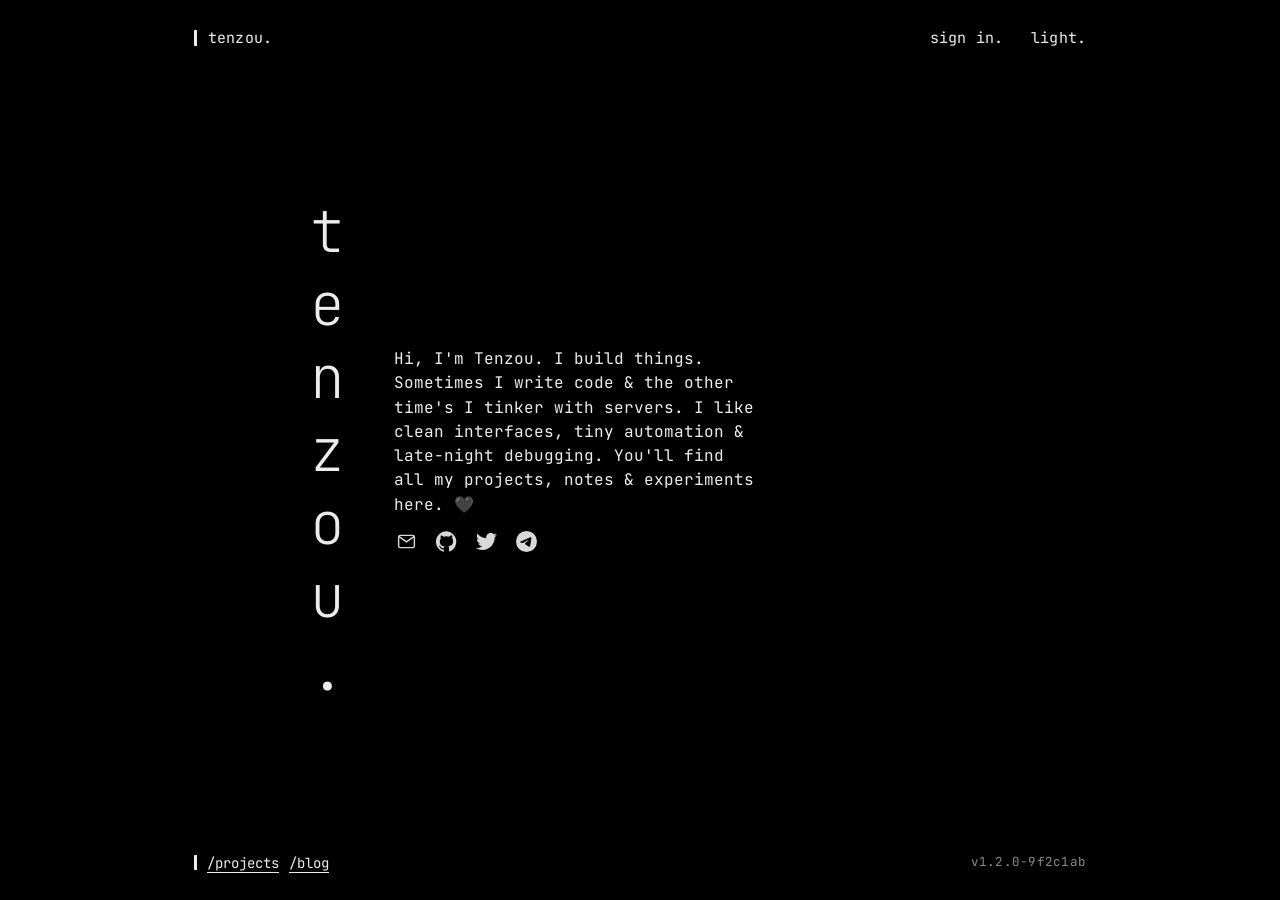
==== index.html @ 99f7c5c0 "Add files via upload" ====
<!DOCTYPE html>
<html lang="en" data-theme="dark">
<head>
  <meta charset="UTF-8">
  <meta name="viewport" content="width=device-width, initial-scale=1.0">
  <title>tenzou.dev</title>
  <meta name="description" content="Tenzou builds things. Projects, notes and experiments — in code, servers and small tools.">
  <meta name="theme-color" content="#000000">
  <meta property="og:type" content="website">
  <meta property="og:title" content="tenzou.dev">
  <meta property="og:description" content="Tenzou builds things. Projects, notes and experiments.">
  <meta property="og:url" content="https://tenzou.dev">
  <link rel="icon" href="data:image/svg+xml,%3Csvg xmlns='http://www.w3.org/2000/svg' viewBox='0 0 32 32'%3E%3Crect width='32' height='32' fill='%23000'/%3E%3Crect x='13.5' y='7' width='4' height='18' fill='%23fff'/%3E%3C/svg%3E">
  <link rel="preconnect" href="https://fonts.googleapis.com">
  <link rel="preconnect" href="https://fonts.gstatic.com" crossorigin>
  <link href="https://fonts.googleapis.com/css2?family=JetBrains+Mono:wght@200;300;400&display=swap" rel="stylesheet">
  <link rel="stylesheet" href="assets/style.css">
  <script>
    try {
      var saved = localStorage.getItem("tenzou-theme");
      if (saved === "light" || saved === "dark") document.documentElement.dataset.theme = saved;
    } catch (e) {}
  </script>
  <noscript><style>.hero { opacity: 1 !important; }</style></noscript>
</head>
<body data-page="home">
  <div class="shell">
    <header class="top">
      <a class="brand" href="index.html" aria-label="tenzou.dev — home">
        <span class="mark" aria-hidden="true"></span>
        <span data-brand>tenzou.</span>
      </a>
      <nav class="top-links" aria-label="Account and appearance">
        <a href="admin.html">sign in.</a>
        <button class="theme" type="button" data-theme-toggle aria-label="Switch to light theme" aria-pressed="false">light.</button>
      </nav>
    </header>

    <main class="main">
      <div class="hero">
        <h1 class="name" data-name aria-label="tenzou"></h1>

        <div class="intro">
          <p data-intro></p>
          <p class="coords" data-where hidden></p>
          <div class="socials" data-socials hidden></div>
          <noscript><p>This page needs JavaScript to load its content.</p></noscript>
        </div>
      </div>
    </main>

    <footer class="foot">
      <div class="foot-links">
        <span class="mark" aria-hidden="true"></span>
        <a href="projects.html">/projects</a>
        <a href="blog.html">/blog</a>
      </div>
      <span class="version" data-version>v1.2.0-9f2c1ab</span>
    </footer>
  </div>

  <div class="toast" role="status" aria-live="polite"></div>
  <script src="assets/theme.js"></script>
  <script src="assets/site.js"></script>
</body>
</html>
---- assets/style.css ----
/* ============================================================
   tenzou.dev
   Minimal monospace personal site.
   ============================================================ */

*,
*::before,
*::after {
  box-sizing: border-box;
}

[hidden] {
  display: none !important;
}

:root {
  --bg: #000000;
  --fg: #ececec;
  --dim: #8a8a8a;
  --hair: #232323;
  --toast-bg: #ececec;
  --toast-fg: #000000;
  --ok: #6ee7a8;
  --err: #ff8080;
  --mono: "JetBrains Mono", ui-monospace, SFMono-Regular, Menlo, Consolas, monospace;
  --pad-x: clamp(20px, 5.5vw, 44px);
  --pad-y: clamp(18px, 3.5vh, 30px);
  color-scheme: dark;
}

html[data-theme="light"] {
  --bg: #f3f1ec;
  --fg: #14140f;
  --dim: #77726a;
  --hair: #dcd7ce;
  --toast-bg: #14140f;
  --toast-fg: #f3f1ec;
  --ok: #167a45;
  --err: #b42323;
  color-scheme: light;
}

html,
body {
  margin: 0;
  padding: 0;
}

html {
  background: var(--bg);
  -webkit-text-size-adjust: 100%;
}

body {
  background: var(--bg);
  color: var(--fg);
  font-family: var(--mono);
  font-size: 16px;
  font-weight: 400;
  line-height: 1.5;
  min-height: 100vh;
  min-height: 100dvh;
  -webkit-font-smoothing: antialiased;
  -moz-osx-font-smoothing: grayscale;
  text-rendering: optimizeLegibility;
  transition: background-color 0.25s ease, color 0.25s ease;
}

::selection {
  background: var(--fg);
  color: var(--bg);
}

:focus-visible {
  outline: 1px solid var(--fg);
  outline-offset: 3px;
  border-radius: 1px;
}

a {
  color: inherit;
  text-decoration: none;
}

/* ---------- shell ---------- */

.shell {
  width: 100%;
  max-width: 980px;
  margin: 0 auto;
  padding: var(--pad-y) var(--pad-x);
  min-height: 100vh;
  min-height: 100dvh;
  display: flex;
  flex-direction: column;
  gap: clamp(20px, 5vh, 44px);
}

/* ---------- top bar ---------- */

.top {
  display: flex;
  align-items: center;
  justify-content: space-between;
  gap: 16px;
  font-size: 15px;
  line-height: 1;
  letter-spacing: 0.01em;
}

.top a {
  transition: color 0.2s ease;
}

.top a:hover {
  color: var(--dim);
}

.brand {
  display: inline-flex;
  align-items: center;
  gap: 11px;
}

.mark {
  display: block;
  flex: none;
  width: 3px;
  height: 16px;
  background: currentColor;
  border-radius: 0.5px;
  animation: breathe 3.6s ease-in-out infinite;
}

.top-links {
  display: flex;
  align-items: center;
  gap: clamp(16px, 4vw, 28px);
}

.theme {
  appearance: none;
  background: none;
  border: 0;
  padding: 0;
  margin: 0;
  font: inherit;
  color: inherit;
  line-height: 1;
  letter-spacing: inherit;
  cursor: pointer;
  transition: color 0.2s ease;
}

.theme:hover {
  color: var(--dim);
}

/* ---------- hero ---------- */

.main {
  flex: 1 1 auto;
  display: flex;
  align-items: center;
  justify-content: center;
}

.hero {
  display: flex;
  align-items: center;
  gap: clamp(18px, 5vw, 48px);
  width: 100%;
  max-width: 660px;
  opacity: 0;
  transition: opacity 0.4s ease;
}

body.content-ready .hero {
  opacity: 1;
}

.name {
  flex: none;
  margin: 0;
  display: flex;
  flex-direction: column;
  align-items: center;
  font-size: clamp(38px, 11.8vw, 58px);
  font-weight: 200;
  line-height: 1.26;
  letter-spacing: 0.01em;
  user-select: none;
  -webkit-user-select: none;
}

.name span {
  display: block;
  animation: rise 0.55s cubic-bezier(0.22, 0.7, 0.25, 1) both;
  animation-delay: calc(var(--i, 0) * 55ms + 80ms);
}

.intro {
  min-width: 0;
  max-width: 36ch;
}

.intro p {
  margin: 0;
  font-size: clamp(14px, 3.85vw, 16px);
  line-height: 1.52;
  color: var(--fg);
  text-wrap: pretty;
}

.intro .coords {
  margin-top: clamp(14px, 2.8vh, 22px);
  color: var(--dim);
  font-size: clamp(13.5px, 3.6vw, 15px);
  letter-spacing: 0.04em;
}

.socials {
  display: flex;
  align-items: center;
  gap: 15px;
  margin-top: 12px;
}

.socials a {
  display: inline-flex;
  padding: 2px;
  color: var(--fg);
  opacity: 0.92;
  transition: opacity 0.2s ease, transform 0.2s ease;
}

.socials a:hover {
  opacity: 1;
  transform: translateY(-2px);
}

.socials svg {
  display: block;
  width: 21px;
  height: 21px;
}

/* ---------- footer ---------- */

.foot {
  display: flex;
  align-items: center;
  justify-content: space-between;
  gap: 16px;
  font-size: 14px;
  line-height: 1;
}

.foot-links {
  display: inline-flex;
  align-items: center;
  gap: 10px;
}

.foot-links .mark {
  width: 3px;
  height: 15px;
  animation: none;
}

.foot-links a {
  color: var(--fg);
  text-decoration: underline;
  text-decoration-thickness: 1px;
  text-underline-offset: 3.5px;
  text-decoration-color: currentColor;
  transition: color 0.2s ease, text-underline-offset 0.2s ease;
}

.foot-links a:hover {
  color: var(--dim);
  text-underline-offset: 5px;
}

.version {
  color: var(--dim);
  font-size: 12.5px;
  letter-spacing: 0.02em;
}

/* ---------- inner pages ---------- */

.page {
  flex: 1 1 auto;
  width: 100%;
  max-width: 660px;
  margin: 0 auto;
  padding: clamp(16px, 7vh, 56px) 0 clamp(24px, 6vh, 40px);
}

.kicker {
  margin: 0 0 10px;
  color: var(--dim);
  font-size: 13px;
  letter-spacing: 0.04em;
}

.page-title {
  margin: 0 0 12px;
  font-size: clamp(24px, 5vw, 30px);
  font-weight: 300;
  line-height: 1.2;
}

.page-sub {
  max-width: 48ch;
  margin: 0 0 clamp(26px, 5vh, 38px);
  color: var(--dim);
  font-size: clamp(13.5px, 3.6vw, 14.5px);
  line-height: 1.55;
}

.list {
  margin: 0;
  padding: 0;
  list-style: none;
  border-top: 1px solid var(--hair);
}

.list li {
  border-bottom: 1px solid var(--hair);
}

.row {
  display: flex;
  align-items: baseline;
  gap: 12px;
  padding: 16px 2px 6px;
  color: var(--fg);
}

.row-title {
  font-size: clamp(14.5px, 3.9vw, 15.5px);
}

.row:hover .row-title {
  text-decoration: underline;
  text-underline-offset: 4px;
}

.row-meta {
  margin-left: auto;
  color: var(--dim);
  font-size: 12.5px;
  white-space: nowrap;
}

.row-arrow {
  color: var(--dim);
  font-size: 13px;
  transition: transform 0.2s ease, color 0.2s ease;
}

.row:hover .row-arrow {
  color: var(--fg);
  transform: translate(2px, -2px);
}

.row-desc {
  max-width: 62ch;
  margin: 0 0 16px;
  color: var(--dim);
  font-size: 13.5px;
  line-height: 1.5;
  text-wrap: pretty;
}

.list-note {
  margin: 0;
  padding: 16px 2px;
  color: var(--dim);
  font-size: 13.5px;
  line-height: 1.5;
}

.inline-link {
  color: var(--fg);
  text-decoration: underline;
  text-decoration-thickness: 1px;
  text-underline-offset: 3px;
}

.inline-link:hover {
  color: var(--dim);
}

.back {
  display: inline-block;
  margin-top: clamp(28px, 5vh, 40px);
  color: var(--dim);
  font-size: 13.5px;
  transition: color 0.2s ease;
}

.back:hover {
  color: var(--fg);
}

/* ---------- admin ---------- */

.admin {
  max-width: 720px;
}

.login {
  display: flex;
  flex-direction: column;
  gap: 12px;
  max-width: 320px;
  padding-top: 6px;
}

.offline-note {
  max-width: 56ch;
  margin: 0;
  padding: 12px 14px;
  border: 1px solid var(--hair);
  color: var(--dim);
  font-size: 13px;
  line-height: 1.6;
}

.offline-note code {
  color: var(--fg);
  font-size: 12.5px;
}

.panel {
  padding: 18px 0 22px;
  border-top: 1px solid var(--hair);
}

.panel:last-of-type {
  border-bottom: 1px solid var(--hair);
}

.panel-head {
  display: flex;
  align-items: center;
  justify-content: space-between;
  gap: 12px;
  margin-bottom: 14px;
}

.panel-title {
  margin: 0;
  color: var(--dim);
  font-size: 12px;
  font-weight: 400;
  letter-spacing: 0.08em;
  text-transform: uppercase;
}

.field {
  display: flex;
  flex-direction: column;
  gap: 6px;
  margin-bottom: 14px;
  min-width: 0;
}

.field-label,
.field > span {
  color: var(--dim);
  font-size: 12px;
  letter-spacing: 0.04em;
}

.input {
  width: 100%;
  margin: 0;
  padding: 10px 12px;
  border: 1px solid var(--hair);
  border-radius: 4px;
  background: transparent;
  color: var(--fg);
  font: inherit;
  font-size: 14px;
  line-height: 1.4;
  transition: border-color 0.2s ease;
}

.input::placeholder {
  color: var(--dim);
  opacity: 0.7;
}

.input:focus {
  outline: none;
  border-color: var(--fg);
}

.textarea {
  resize: vertical;
  min-height: 72px;
  line-height: 1.55;
}

.select {
  appearance: none;
  -webkit-appearance: none;
  padding-right: 26px;
  background-image: linear-gradient(45deg, transparent 50%, currentColor 50%),
    linear-gradient(135deg, currentColor 50%, transparent 50%);
  background-position: calc(100% - 15px) 50%, calc(100% - 10px) 50%;
  background-size: 5px 5px, 5px 5px;
  background-repeat: no-repeat;
  cursor: pointer;
}

.select option {
  background: var(--bg);
  color: var(--fg);
}

.grid-2 {
  display: grid;
  grid-template-columns: 1fr 1fr;
  gap: 14px;
}

.btn {
  appearance: none;
  border: 1px solid var(--fg);
  border-radius: 999px;
  padding: 9px 18px;
  background: var(--fg);
  color: var(--bg);
  font: inherit;
  font-size: 13px;
  line-height: 1.2;
  cursor: pointer;
  transition: opacity 0.2s ease, background-color 0.2s ease, color 0.2s ease;
}

.btn:hover {
  opacity: 0.82;
}

.btn--ghost {
  background: transparent;
  color: var(--fg);
  border-color: var(--hair);
}

.btn--ghost:hover {
  border-color: var(--fg);
  opacity: 1;
}

.btn--sm {
  padding: 6px 12px;
  font-size: 12px;
}

.editor-list {
  display: flex;
  flex-direction: column;
  gap: 10px;
}

.editor-row {
  display: grid;
  grid-template-columns: 130px minmax(0, 1fr) 36px;
  gap: 10px;
  align-items: start;
}

.editor-card {
  display: grid;
  gap: 10px;
  padding: 12px;
  border: 1px solid var(--hair);
  border-radius: 6px;
}

.editor-card-head {
  display: flex;
  gap: 10px;
  align-items: center;
}

.editor-card-head .input {
  flex: 1;
}

.editor-card-meta {
  display: grid;
  grid-template-columns: 170px minmax(0, 1fr);
  gap: 10px;
}

.icon-btn {
  flex: none;
  width: 36px;
  height: 36px;
  padding: 0;
  border: 1px solid var(--hair);
  border-radius: 4px;
  background: transparent;
  color: var(--dim);
  font: inherit;
  font-size: 15px;
  line-height: 1;
  cursor: pointer;
  transition: color 0.2s ease, border-color 0.2s ease;
}

.icon-btn:hover {
  color: var(--fg);
  border-color: var(--fg);
}

.editor-actions {
  display: flex;
  flex-wrap: wrap;
  align-items: center;
  gap: 10px;
  padding-top: 20px;
}

.status {
  color: var(--dim);
  font-size: 12.5px;
  line-height: 1.4;
}

.status--ok {
  color: var(--ok);
}

.status--err {
  color: var(--err);
}

@media (max-width: 560px) {
  .grid-2,
  .editor-card-meta {
    grid-template-columns: 1fr;
  }

  .editor-row {
    grid-template-columns: minmax(0, 1fr) 36px;
    gap: 8px;
  }

  .editor-row .select {
    grid-column: 1;
    grid-row: 1;
  }

  .editor-row .icon-btn {
    grid-column: 2;
    grid-row: 1;
  }

  .editor-row input {
    grid-column: 1 / -1;
    grid-row: 2;
  }
}


/* ---------- toast ---------- */

.toast {
  position: fixed;
  left: 50%;
  bottom: 26px;
  z-index: 10;
  max-width: min(88vw, 420px);
  padding: 9px 15px;
  border-radius: 999px;
  background: var(--toast-bg);
  color: var(--toast-fg);
  font-size: 12.5px;
  line-height: 1.4;
  text-align: center;
  opacity: 0;
  pointer-events: none;
  transform: translate(-50%, 8px);
  transition: opacity 0.22s ease, transform 0.22s ease;
}

.toast.show {
  opacity: 1;
  transform: translate(-50%, 0);
}

/* ---------- motion ---------- */

@keyframes rise {
  from {
    opacity: 0;
    transform: translateY(10px);
  }
  to {
    opacity: 1;
    transform: none;
  }
}

@keyframes breathe {
  0%,
  100% {
    opacity: 1;
  }
  50% {
    opacity: 0.45;
  }
}

@media (prefers-reduced-motion: reduce) {
  *,
  *::before,
  *::after {
    animation-duration: 0.001ms !important;
    animation-iteration-count: 1 !important;
    transition-duration: 0.001ms !important;
  }

  .name span {
    opacity: 1;
    transform: none;
  }
}

/* ---------- small screens ---------- */

@media (max-width: 380px) {
  .top {
    font-size: 14px;
  }

  .hero {
    gap: 14px;
  }

  .name {
    font-size: 34px;
  }
}

@media (max-height: 620px) and (min-width: 600px) {
  .name {
    font-size: 36px;
  }
}
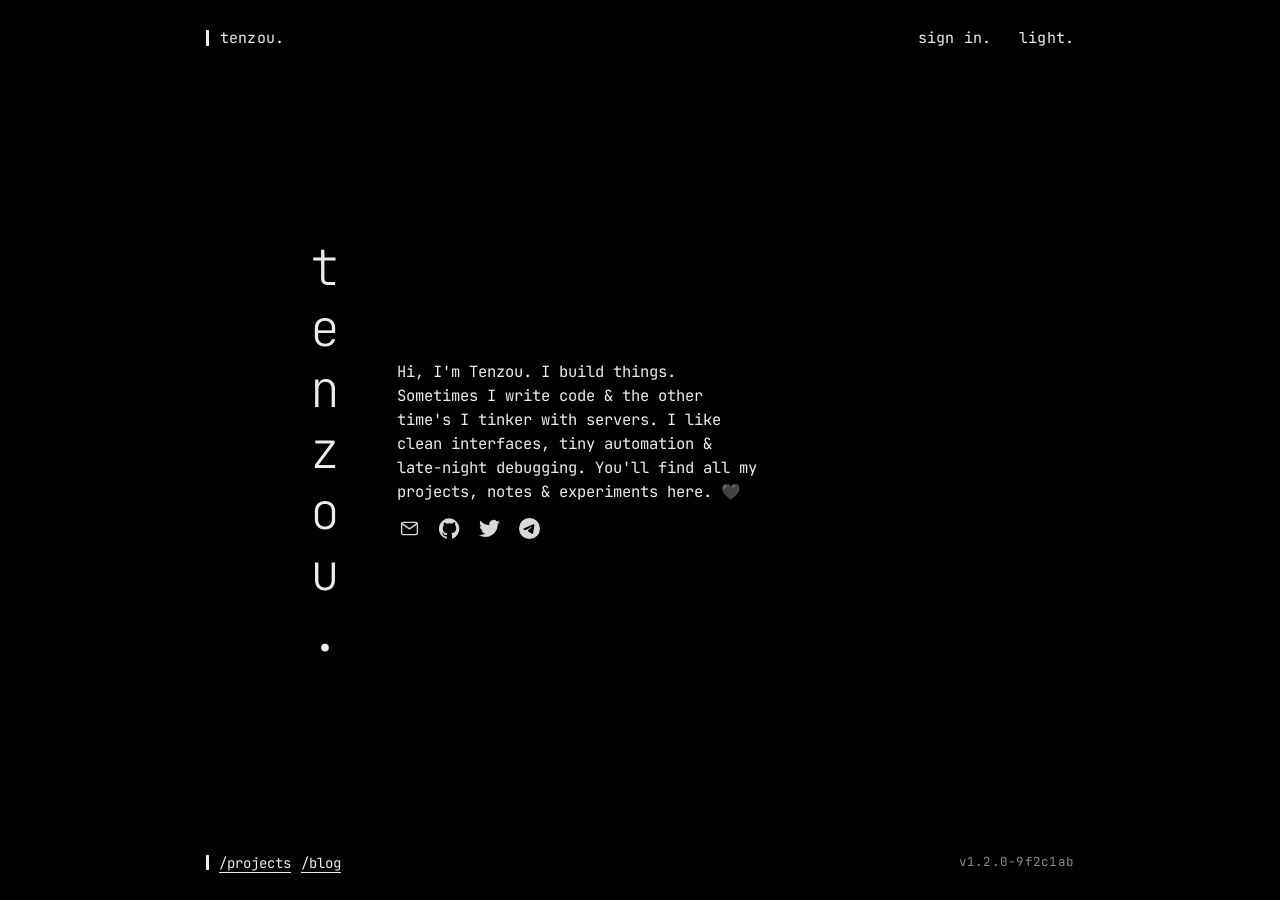
==== commit 81036a67: "Derive footer version from commits and add live site uptime" ====
--- a/index.html
+++ b/index.html
@@ -43,6 +43,7 @@
         <div class="intro">
           <p data-intro></p>
           <p class="coords" data-where hidden></p>
+          <p class="uptime" data-uptime hidden></p>
           <div class="socials" data-socials hidden></div>
           <noscript><p>This page needs JavaScript to load its content.</p></noscript>
         </div>
--- a/assets/style.css
+++ b/assets/style.css
@@ -23,7 +23,7 @@
   --ok: #6ee7a8;
   --err: #ff8080;
   --mono: "JetBrains Mono", ui-monospace, SFMono-Regular, Menlo, Consolas, monospace;
-  --pad-x: clamp(20px, 5.5vw, 44px);
+  --pad-x: clamp(36px, 10vw, 56px);
   --pad-y: clamp(18px, 3.5vh, 30px);
   color-scheme: dark;
 }
@@ -168,7 +168,7 @@
 .hero {
   display: flex;
   align-items: center;
-  gap: clamp(18px, 5vw, 48px);
+  gap: var(--pad-x);
   width: 100%;
   max-width: 660px;
   opacity: 0;
@@ -185,9 +185,9 @@
   display: flex;
   flex-direction: column;
   align-items: center;
-  font-size: clamp(38px, 11.8vw, 58px);
+  font-size: clamp(30px, 8.8vw, 50px);
   font-weight: 200;
-  line-height: 1.26;
+  line-height: 1.22;
   letter-spacing: 0.01em;
   user-select: none;
   -webkit-user-select: none;
@@ -206,8 +206,8 @@
 
 .intro p {
   margin: 0;
-  font-size: clamp(14px, 3.85vw, 16px);
-  line-height: 1.52;
+  font-size: clamp(13.5px, 3.6vw, 15.5px);
+  line-height: 1.55;
   color: var(--fg);
   text-wrap: pretty;
 }
@@ -217,6 +217,15 @@
   color: var(--dim);
   font-size: clamp(13.5px, 3.6vw, 15px);
   letter-spacing: 0.04em;
+}
+
+.uptime {
+  margin: 5px 0 0;
+  color: var(--dim);
+  font-size: clamp(12px, 3.2vw, 13px);
+  line-height: 1.4;
+  letter-spacing: 0.04em;
+  font-variant-numeric: tabular-nums;
 }
 
 .socials {
@@ -333,14 +342,19 @@
 
 .row {
   display: flex;
+  flex-wrap: wrap;
   align-items: baseline;
-  gap: 12px;
+  gap: 8px 12px;
   padding: 16px 2px 6px;
   color: var(--fg);
 }
 
 .row-title {
   font-size: clamp(14.5px, 3.9vw, 15.5px);
+}
+
+body[data-page="projects"] .row-title {
+  font-weight: 600;
 }
 
 .row:hover .row-title {
@@ -352,6 +366,30 @@
   margin-left: auto;
   color: var(--dim);
   font-size: 12.5px;
+  white-space: nowrap;
+}
+
+.row-side {
+  display: inline-flex;
+  align-items: center;
+  gap: 9px;
+  margin-left: auto;
+  flex: none;
+}
+
+.row-side .row-meta {
+  margin-left: 0;
+}
+
+.badge {
+  display: inline-block;
+  padding: 1px 6px;
+  border: 1px solid var(--hair);
+  border-radius: 3px;
+  color: var(--dim);
+  font-size: 10.5px;
+  line-height: 1.65;
+  letter-spacing: 0.03em;
   white-space: nowrap;
 }
 
@@ -420,6 +458,30 @@
   padding-top: 6px;
 }
 
+.password-form {
+  display: flex;
+  flex-direction: column;
+  gap: 12px;
+}
+
+.text-link {
+  appearance: none;
+  align-self: flex-start;
+  padding: 0;
+  border: 0;
+  background: transparent;
+  color: var(--dim);
+  font: inherit;
+  font-size: 12.5px;
+  text-decoration: underline;
+  text-underline-offset: 3px;
+  cursor: pointer;
+}
+
+.text-link:hover {
+  color: var(--fg);
+}
+
 .offline-note {
   max-width: 56ch;
   margin: 0;
@@ -459,6 +521,13 @@
   font-weight: 400;
   letter-spacing: 0.08em;
   text-transform: uppercase;
+}
+
+.hint {
+  margin: -4px 0 12px;
+  color: var(--dim);
+  font-size: 12.5px;
+  line-height: 1.5;
 }
 
 .field {
@@ -563,6 +632,53 @@
   font-size: 12px;
 }
 
+.signin-head {
+  display: flex;
+  align-items: center;
+  gap: clamp(14px, 3.5vw, 20px);
+  margin-bottom: clamp(16px, 3vh, 22px);
+}
+
+.signin-head .page-title {
+  margin: 0;
+}
+
+.page-title--xl {
+  font-size: clamp(42px, 9vw, 60px);
+  font-weight: 200;
+  line-height: 1;
+  letter-spacing: -0.03em;
+}
+
+.github-login {
+  display: inline-flex;
+  align-items: center;
+  gap: 14px;
+  color: var(--fg);
+}
+
+.github-login .signin-bar {
+  color: var(--dim);
+  font-size: clamp(28px, 7vw, 38px);
+  font-weight: 200;
+  line-height: 1;
+}
+
+.github-login svg {
+  width: 48px;
+  height: 48px;
+  padding: 11px;
+  border: 1px solid var(--hair);
+  border-radius: 50%;
+  transition: background-color 0.2s ease, border-color 0.2s ease, color 0.2s ease;
+}
+
+.github-login:hover svg {
+  background: var(--fg);
+  border-color: var(--fg);
+  color: var(--bg);
+}
+
 .editor-list {
   display: flex;
   flex-direction: column;
@@ -627,6 +743,16 @@
   align-items: center;
   gap: 10px;
   padding-top: 20px;
+}
+
+.signed-as {
+  margin-left: auto;
+  color: var(--dim);
+  font-size: 12px;
+}
+
+.signed-as:empty {
+  display: none;
 }
 
 .status {
@@ -742,12 +868,26 @@
     font-size: 14px;
   }
 
-  .hero {
-    gap: 14px;
-  }
-
   .name {
-    font-size: 34px;
+    font-size: 31px;
+  }
+
+  .page-title--xl {
+    font-size: 36px;
+  }
+
+  .github-login {
+    gap: 10px;
+  }
+
+  .github-login .signin-bar {
+    font-size: 30px;
+  }
+
+  .github-login svg {
+    width: 42px;
+    height: 42px;
+    padding: 9px;
   }
 }
 
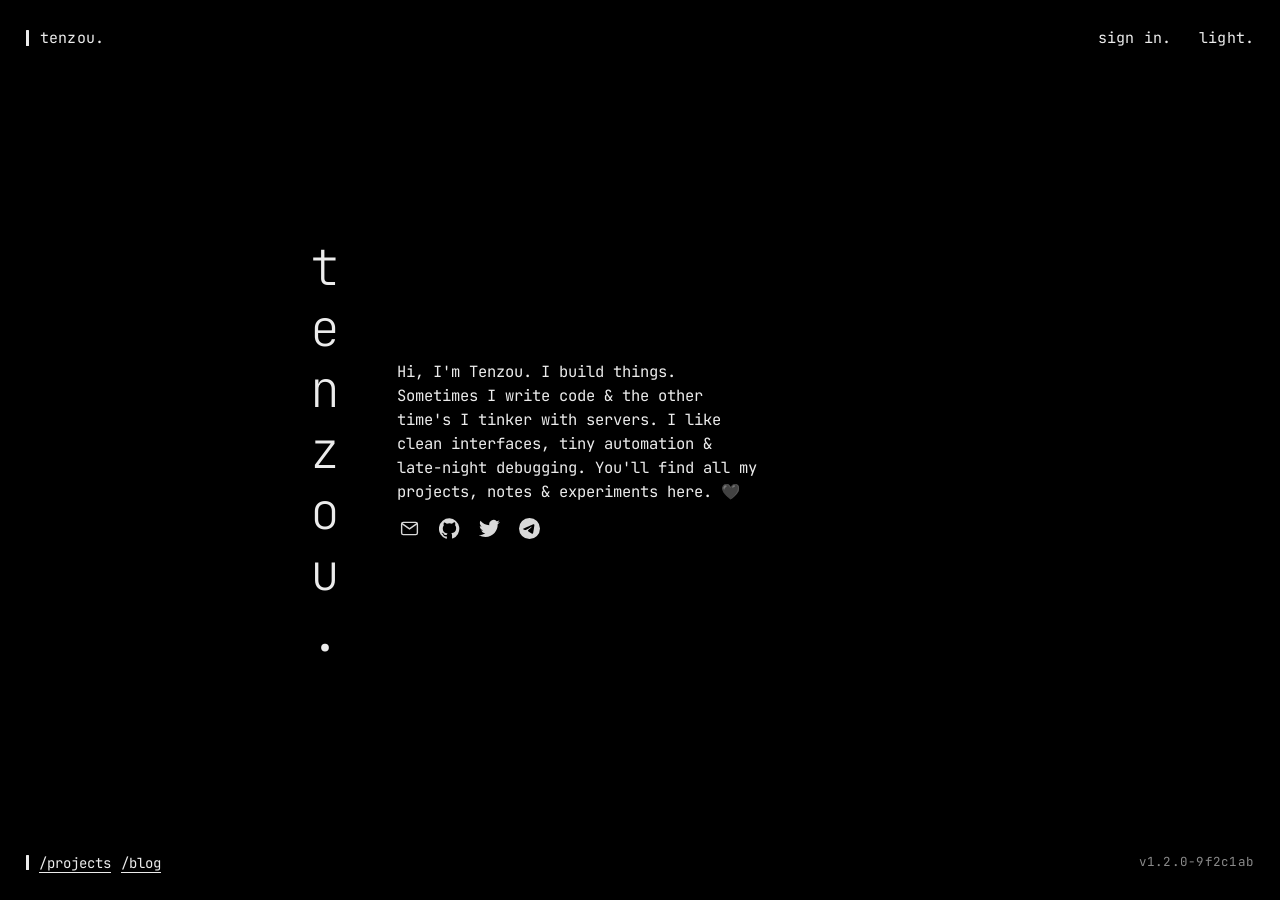
==== commit 85b810a7: "Add font setting, sticky header/footer and split stack badges" ====
--- a/index.html
+++ b/index.html
@@ -13,12 +13,14 @@
   <link rel="icon" href="data:image/svg+xml,%3Csvg xmlns='http://www.w3.org/2000/svg' viewBox='0 0 32 32'%3E%3Crect width='32' height='32' fill='%23000'/%3E%3Crect x='13.5' y='7' width='4' height='18' fill='%23fff'/%3E%3C/svg%3E">
   <link rel="preconnect" href="https://fonts.googleapis.com">
   <link rel="preconnect" href="https://fonts.gstatic.com" crossorigin>
-  <link href="https://fonts.googleapis.com/css2?family=JetBrains+Mono:wght@200;300;400&display=swap" rel="stylesheet">
+  <link href="https://fonts.googleapis.com/css2?family=Fira+Code:wght@300;400;600&family=IBM+Plex+Mono:wght@300;400;600&family=JetBrains+Mono:wght@200;300;400;600&family=Space+Mono:wght@400;700&display=swap" rel="stylesheet">
   <link rel="stylesheet" href="assets/style.css">
   <script>
     try {
       var saved = localStorage.getItem("tenzou-theme");
       if (saved === "light" || saved === "dark") document.documentElement.dataset.theme = saved;
+      var font = localStorage.getItem("tenzou-font");
+      if (font) document.documentElement.dataset.font = font;
     } catch (e) {}
   </script>
   <noscript><style>.hero { opacity: 1 !important; }</style></noscript>
--- a/assets/style.css
+++ b/assets/style.css
@@ -24,8 +24,25 @@
   --err: #ff8080;
   --mono: "JetBrains Mono", ui-monospace, SFMono-Regular, Menlo, Consolas, monospace;
   --pad-x: clamp(36px, 10vw, 56px);
+  --edge-x: clamp(18px, 2.4vw, 26px);
   --pad-y: clamp(18px, 3.5vh, 30px);
   color-scheme: dark;
+}
+
+html[data-font="ibm"] {
+  --mono: "IBM Plex Mono", ui-monospace, SFMono-Regular, Menlo, Consolas, monospace;
+}
+
+html[data-font="space"] {
+  --mono: "Space Mono", ui-monospace, SFMono-Regular, Menlo, Consolas, monospace;
+}
+
+html[data-font="fira"] {
+  --mono: "Fira Code", ui-monospace, SFMono-Regular, Menlo, Consolas, monospace;
+}
+
+html[data-font="system"] {
+  --mono: ui-monospace, SFMono-Regular, Menlo, Consolas, monospace;
 }
 
 html[data-theme="light"] {
@@ -86,9 +103,8 @@
 
 .shell {
   width: 100%;
-  max-width: 980px;
   margin: 0 auto;
-  padding: var(--pad-y) var(--pad-x);
+  padding: var(--pad-y) 0;
   min-height: 100vh;
   min-height: 100dvh;
   display: flex;
@@ -99,13 +115,22 @@
 /* ---------- top bar ---------- */
 
 .top {
+  position: sticky;
+  top: 0;
+  z-index: 30;
   display: flex;
   align-items: center;
   justify-content: space-between;
   gap: 16px;
+  padding-inline: var(--edge-x);
+  padding-block: 10px;
+  margin-block: -10px;
+  background: var(--bg);
+  box-shadow: 0 0 0 12px var(--bg);
   font-size: 15px;
   line-height: 1;
   letter-spacing: 0.01em;
+  transition: background-color 0.25s ease;
 }
 
 .top a {
@@ -163,6 +188,7 @@
   display: flex;
   align-items: center;
   justify-content: center;
+  padding-inline: var(--pad-x);
 }
 
 .hero {
@@ -257,12 +283,21 @@
 /* ---------- footer ---------- */
 
 .foot {
+  position: sticky;
+  bottom: 0;
+  z-index: 30;
   display: flex;
   align-items: center;
   justify-content: space-between;
   gap: 16px;
+  padding-inline: var(--edge-x);
+  padding-block: 10px;
+  margin-block: -10px;
+  background: var(--bg);
+  box-shadow: 0 0 0 12px var(--bg);
   font-size: 14px;
   line-height: 1;
+  transition: background-color 0.25s ease;
 }
 
 .foot-links {
@@ -302,9 +337,9 @@
 .page {
   flex: 1 1 auto;
   width: 100%;
-  max-width: 660px;
+  max-width: calc(660px + var(--pad-x) * 2);
   margin: 0 auto;
-  padding: clamp(16px, 7vh, 56px) 0 clamp(24px, 6vh, 40px);
+  padding: clamp(16px, 7vh, 56px) var(--pad-x) clamp(24px, 6vh, 40px);
 }
 
 .kicker {
@@ -371,7 +406,9 @@
 
 .row-side {
   display: inline-flex;
-  align-items: center;
+  flex-wrap: wrap;
+  align-items: center;
+  justify-content: flex-end;
   gap: 9px;
   margin-left: auto;
   flex: none;
@@ -393,6 +430,14 @@
   white-space: nowrap;
 }
 
+.row-badges {
+  display: flex;
+  flex: 1 1 100%;
+  flex-wrap: wrap;
+  gap: 6px;
+  margin-top: -2px;
+}
+
 .row-arrow {
   color: var(--dim);
   font-size: 13px;
@@ -444,10 +489,292 @@
   color: var(--fg);
 }
 
+/* ---------- blog list + article ---------- */
+
+body[data-page="blog"] .row-title {
+  font-weight: 600;
+}
+
+.tags {
+  display: flex;
+  flex-wrap: wrap;
+  gap: 6px;
+}
+
+.list .tags {
+  margin-top: -6px;
+  padding: 0 2px 16px;
+}
+
+.post-page .tags {
+  padding: 0 0 22px;
+}
+
+.tag {
+  display: inline-block;
+  padding: 1px 6px;
+  border: 1px solid var(--hair);
+  border-radius: 3px;
+  color: var(--dim);
+  font-size: 10.5px;
+  line-height: 1.65;
+  letter-spacing: 0.03em;
+  white-space: nowrap;
+}
+
+.post-title {
+  margin-bottom: 10px;
+  font-size: clamp(28px, 6vw, 40px);
+  font-weight: 300;
+  line-height: 1.15;
+  letter-spacing: -0.01em;
+}
+
+.post-meta {
+  margin: 0 0 10px;
+  color: var(--dim);
+  font-size: 12.5px;
+  letter-spacing: 0.03em;
+}
+
+.post-lead {
+  margin: 20px 0 0;
+  color: var(--dim);
+  font-size: clamp(15px, 3.8vw, 17px);
+  line-height: 1.6;
+  text-wrap: pretty;
+}
+
+.post-body {
+  margin-top: clamp(24px, 5vh, 36px);
+  font-size: clamp(14.5px, 3.8vw, 16px);
+  line-height: 1.75;
+  overflow-wrap: anywhere;
+}
+
+.post-body p {
+  margin: 0 0 1.25em;
+}
+
+.post-body h2,
+.post-body h3 {
+  margin: 1.9em 0 0.7em;
+  font-weight: 600;
+  line-height: 1.3;
+}
+
+.post-body h2 {
+  font-size: 1.15em;
+}
+
+.post-body h3 {
+  font-size: 1.02em;
+}
+
+.post-body ul,
+.post-body ol {
+  margin: 0 0 1.25em;
+  padding-left: 1.4em;
+}
+
+.post-body li {
+  margin: 0.35em 0;
+}
+
+.post-body a {
+  text-decoration: underline;
+  text-underline-offset: 3px;
+}
+
+.post-body code {
+  padding: 1px 5px;
+  border: 1px solid var(--hair);
+  border-radius: 3px;
+  font-size: 0.9em;
+}
+
+.post-body pre {
+  margin: 0 0 1.25em;
+  padding: 14px 16px;
+  border: 1px solid var(--hair);
+  border-radius: 5px;
+  overflow-x: auto;
+}
+
+.post-body pre code {
+  padding: 0;
+  border: 0;
+  font-size: 12.5px;
+  line-height: 1.6;
+}
+
+.post-body blockquote {
+  margin: 0 0 1.25em;
+  padding-left: 14px;
+  border-left: 2px solid var(--hair);
+  color: var(--dim);
+}
+
+.post-actions {
+  display: flex;
+  align-items: center;
+  gap: 12px;
+  margin-top: clamp(30px, 6vh, 44px);
+  padding-top: 20px;
+  border-top: 1px solid var(--hair);
+}
+
+.like {
+  display: inline-flex;
+  align-items: center;
+  gap: 7px;
+  padding: 7px 12px;
+  border: 1px solid var(--hair);
+  border-radius: 999px;
+  background: transparent;
+  color: var(--dim);
+  font: inherit;
+  font-size: 13px;
+  line-height: 1;
+  cursor: pointer;
+  transition: color 0.2s ease, border-color 0.2s ease;
+}
+
+.like:hover,
+.like[aria-pressed="true"] {
+  color: var(--fg);
+  border-color: var(--fg);
+}
+
+.like:disabled {
+  opacity: 0.6;
+  cursor: wait;
+}
+
+.like-icon {
+  font-size: 15px;
+  line-height: 1;
+}
+
+.like-count {
+  color: inherit;
+  font-variant-numeric: tabular-nums;
+}
+
+.comments {
+  margin-top: clamp(34px, 7vh, 52px);
+}
+
+.comments-title {
+  margin: 0 0 18px;
+  color: var(--dim);
+  font-size: 12px;
+  font-weight: 400;
+  letter-spacing: 0.08em;
+  text-transform: uppercase;
+}
+
+.comment-form {
+  margin: 0 0 24px;
+  padding: 16px;
+  border: 1px solid var(--hair);
+  border-radius: 6px;
+}
+
+.comment-form-foot {
+  display: flex;
+  align-items: center;
+  gap: 12px;
+}
+
+.honeypot {
+  position: absolute;
+  left: -9999px;
+  width: 1px;
+  height: 1px;
+  opacity: 0;
+  pointer-events: none;
+}
+
+.comments-list {
+  margin: 0;
+  padding: 0;
+  list-style: none;
+  border-top: 1px solid var(--hair);
+}
+
+.comment {
+  padding: 16px 2px;
+  border-bottom: 1px solid var(--hair);
+}
+
+.comment-head {
+  display: flex;
+  align-items: baseline;
+  justify-content: space-between;
+  gap: 12px;
+  margin-bottom: 6px;
+}
+
+.comment-name {
+  font-size: 13px;
+  font-weight: 600;
+}
+
+.comment-time {
+  color: var(--dim);
+  font-size: 11.5px;
+  white-space: nowrap;
+}
+
+.comment-body {
+  margin: 0;
+  color: var(--fg);
+  font-size: 13.5px;
+  line-height: 1.6;
+  white-space: pre-wrap;
+  overflow-wrap: anywhere;
+}
+
 /* ---------- admin ---------- */
 
 .admin {
-  max-width: 720px;
+  max-width: calc(720px + var(--pad-x) * 2);
+}
+
+.admin-tabs {
+  display: grid;
+  grid-template-columns: repeat(4, minmax(0, 1fr));
+  gap: 6px;
+  padding-top: 4px;
+}
+
+.admin-tab {
+  appearance: none;
+  min-width: 0;
+  overflow: hidden;
+  padding: 7px 4px;
+  border: 1px solid transparent;
+  border-radius: 999px;
+  background: transparent;
+  color: var(--dim);
+  font: inherit;
+  font-size: 12px;
+  letter-spacing: 0.03em;
+  text-align: center;
+  text-overflow: ellipsis;
+  white-space: nowrap;
+  cursor: pointer;
+  transition: color 0.2s ease, border-color 0.2s ease;
+}
+
+.admin-tab:hover {
+  color: var(--fg);
+}
+
+.admin-tab.is-active {
+  border-color: var(--hair);
+  color: var(--fg);
 }
 
 .login {
@@ -694,6 +1021,7 @@
 
 .editor-card {
   display: grid;
+  grid-template-columns: minmax(0, 1fr);
   gap: 10px;
   padding: 12px;
   border: 1px solid var(--hair);
@@ -704,16 +1032,90 @@
   display: flex;
   gap: 10px;
   align-items: center;
+  min-width: 0;
 }
 
 .editor-card-head .input {
   flex: 1;
+}
+
+.editor-card-toggle {
+  display: flex;
+  flex: 1;
+  align-items: baseline;
+  gap: 9px;
+  min-width: 0;
+  padding: 3px 0;
+  border: 0;
+  background: transparent;
+  color: var(--fg);
+  font: inherit;
+  text-align: left;
+  cursor: pointer;
+}
+
+.editor-card-caret {
+  flex: none;
+  width: 12px;
+  color: var(--dim);
+  font-size: 11px;
+}
+
+.editor-card-name {
+  flex: 1 1 auto;
+  min-width: 0;
+  overflow: hidden;
+  font-size: 13.5px;
+  font-weight: 600;
+  text-overflow: ellipsis;
+  white-space: nowrap;
+}
+
+.editor-card-toggle:hover .editor-card-name {
+  text-decoration: underline;
+  text-underline-offset: 3px;
+}
+
+.editor-card-note {
+  flex: none;
+  overflow: hidden;
+  max-width: 46%;
+  margin-left: auto;
+  color: var(--dim);
+  font-size: 11.5px;
+  text-overflow: ellipsis;
+  white-space: nowrap;
+}
+
+.editor-card-body {
+  display: grid;
+  gap: 10px;
+}
+
+.editor-card-body[hidden] {
+  display: none;
 }
 
 .editor-card-meta {
   display: grid;
   grid-template-columns: 170px minmax(0, 1fr);
   gap: 10px;
+}
+
+.project-stack {
+  display: grid;
+  grid-template-columns: minmax(0, 1fr) auto;
+  align-items: center;
+  gap: 8px;
+}
+
+.project-stack .input {
+  width: 100%;
+}
+
+.project-stack .status {
+  grid-column: 1 / -1;
+  font-size: 11.5px;
 }
 
 .icon-btn {
@@ -802,8 +1204,8 @@
 .toast {
   position: fixed;
   left: 50%;
-  bottom: 26px;
-  z-index: 10;
+  bottom: 56px;
+  z-index: 40;
   max-width: min(88vw, 420px);
   padding: 9px 15px;
   border-radius: 999px;
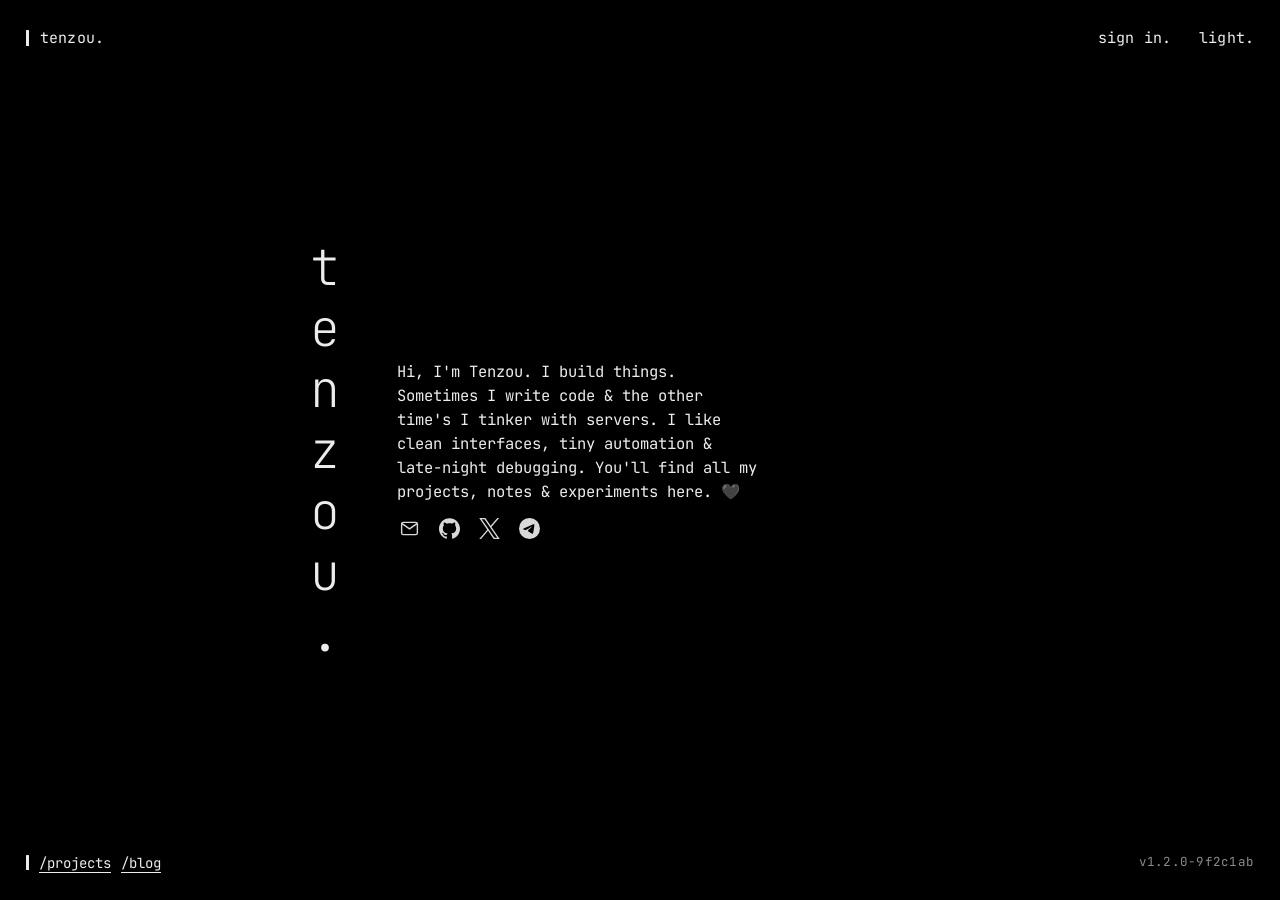
==== commit be94ac62: "Add TZ favicon, auto-detect social icons and use tenzou.dev repo" ====
--- a/index.html
+++ b/index.html
@@ -10,7 +10,9 @@
   <meta property="og:title" content="tenzou.dev">
   <meta property="og:description" content="Tenzou builds things. Projects, notes and experiments.">
   <meta property="og:url" content="https://tenzou.dev">
-  <link rel="icon" href="data:image/svg+xml,%3Csvg xmlns='http://www.w3.org/2000/svg' viewBox='0 0 32 32'%3E%3Crect width='32' height='32' fill='%23000'/%3E%3Crect x='13.5' y='7' width='4' height='18' fill='%23fff'/%3E%3C/svg%3E">
+  <link rel="icon" href="favicon.svg" type="image/svg+xml">
+  <link rel="icon" href="favicon-32.png" sizes="32x32" type="image/png">
+  <link rel="apple-touch-icon" href="apple-touch-icon.png">
   <link rel="preconnect" href="https://fonts.googleapis.com">
   <link rel="preconnect" href="https://fonts.gstatic.com" crossorigin>
   <link href="https://fonts.googleapis.com/css2?family=Fira+Code:wght@300;400;600&family=IBM+Plex+Mono:wght@300;400;600&family=JetBrains+Mono:wght@200;300;400;600&family=Space+Mono:wght@400;700&display=swap" rel="stylesheet">
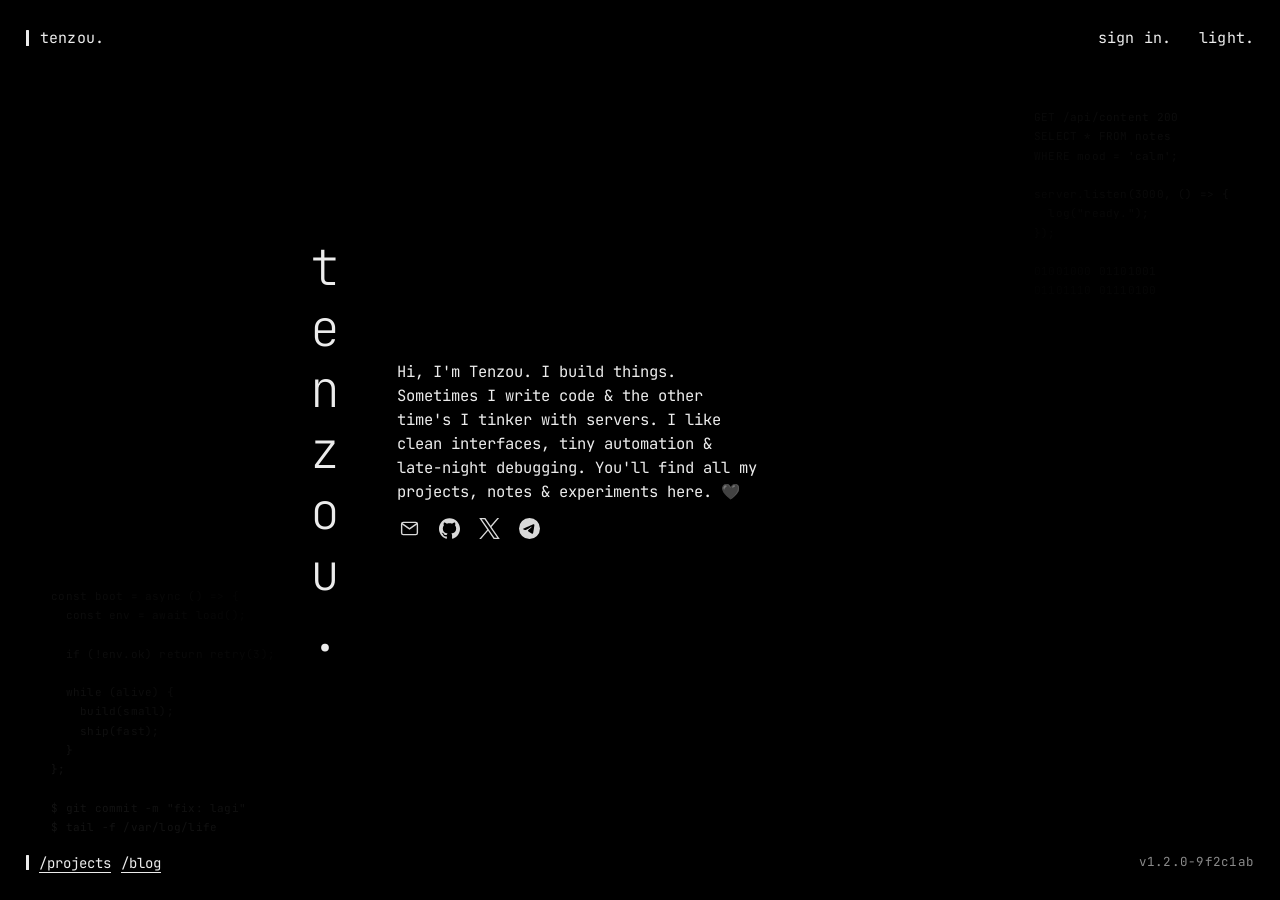
==== commit c76eaf28: "Add configurable subtle code background on home" ====
--- a/index.html
+++ b/index.html
@@ -23,11 +23,49 @@
       if (saved === "light" || saved === "dark") document.documentElement.dataset.theme = saved;
       var font = localStorage.getItem("tenzou-font");
       if (font) document.documentElement.dataset.font = font;
+      var bg = localStorage.getItem("tenzou-bg");
+      if (bg === "none" || bg === "code" || bg === "grid") document.documentElement.dataset.bg = bg;
+      var bgOpacity = localStorage.getItem("tenzou-bg-opacity");
+      if (bgOpacity !== null) {
+        var bgValue = Number(bgOpacity);
+        if (isFinite(bgValue)) {
+          document.documentElement.style.setProperty("--bg-art-opacity", Math.min(100, Math.max(0, bgValue)) / 100);
+        }
+      }
     } catch (e) {}
   </script>
   <noscript><style>.hero { opacity: 1 !important; }</style></noscript>
 </head>
 <body data-page="home">
+  <div class="bg-art" aria-hidden="true">
+    <div class="bg-grid"></div>
+    <div class="bg-code">
+      <pre class="bg-code-left">const boot = async () =&gt; {
+  const env = await load();
+
+  if (!env.ok) return retry(3);
+
+  while (alive) {
+    build(small);
+    ship(fast);
+  }
+};
+
+$ git commit -m "fix: lagi"
+$ tail -f /var/log/life</pre>
+      <pre class="bg-code-right">GET /api/content 200
+SELECT * FROM notes
+WHERE mood = 'calm';
+
+server.listen(3000, () =&gt; {
+  log("ready.");
+});
+
+01001000 01101001
+01101110 01110100</pre>
+    </div>
+  </div>
+
   <div class="shell">
     <header class="top">
       <a class="brand" href="index.html" aria-label="tenzou.dev — home">
--- a/assets/style.css
+++ b/assets/style.css
@@ -102,6 +102,8 @@
 /* ---------- shell ---------- */
 
 .shell {
+  position: relative;
+  z-index: 1;
   width: 100%;
   margin: 0 auto;
   padding: var(--pad-y) 0;
@@ -110,6 +112,96 @@
   display: flex;
   flex-direction: column;
   gap: clamp(20px, 5vh, 44px);
+}
+
+/* ---------- home background ---------- */
+
+.bg-art {
+  position: fixed;
+  inset: 0;
+  z-index: 0;
+  overflow: hidden;
+  pointer-events: none;
+  user-select: none;
+  opacity: var(--bg-art-opacity, 0.12);
+  color: var(--fg);
+  font-family: var(--mono);
+  font-size: 11px;
+  line-height: 1.75;
+  letter-spacing: 0.02em;
+  transition: opacity 0.35s ease;
+}
+
+body:not([data-page="home"]) .bg-art,
+html[data-bg="none"] .bg-art {
+  display: none;
+}
+
+.bg-art pre {
+  margin: 0;
+  font: inherit;
+  white-space: pre;
+}
+
+.bg-code {
+  position: absolute;
+  inset: 0;
+  -webkit-mask-image: radial-gradient(ellipse 74% 70% at 50% 48%, transparent 0%, transparent 38%, #000 82%);
+  mask-image: radial-gradient(ellipse 74% 70% at 50% 48%, transparent 0%, transparent 38%, #000 82%);
+}
+
+.bg-code-left {
+  position: absolute;
+  left: clamp(12px, 4vw, 52px);
+  bottom: 7%;
+  max-width: 46ch;
+  opacity: 0.62;
+}
+
+.bg-code-right {
+  position: absolute;
+  right: clamp(12px, 4vw, 52px);
+  top: 12%;
+  max-width: 38ch;
+  opacity: 0.5;
+}
+
+.bg-grid {
+  display: none;
+  position: absolute;
+  inset: 0;
+  background-image: radial-gradient(circle, currentColor 1px, transparent 1.5px);
+  background-size: 26px 26px;
+  opacity: 0.5;
+  -webkit-mask-image: radial-gradient(ellipse 78% 74% at 50% 50%, #000 0%, transparent 74%);
+  mask-image: radial-gradient(ellipse 78% 74% at 50% 50%, #000 0%, transparent 74%);
+}
+
+html[data-bg="grid"] .bg-code {
+  display: none;
+}
+
+html[data-bg="grid"] .bg-grid {
+  display: block;
+}
+
+@media (max-width: 720px) {
+  .bg-code-right {
+    display: none;
+  }
+
+  .bg-art .bg-code-left {
+    bottom: 5%;
+    left: 10px;
+    font-size: 9px;
+    opacity: 0.45;
+  }
+}
+
+@media (prefers-reduced-motion: reduce) {
+  .bg-art {
+    transition: none;
+  }
 }
 
 /* ---------- top bar ---------- */
@@ -917,6 +1009,51 @@
 .select option {
   background: var(--bg);
   color: var(--fg);
+}
+
+.range {
+  appearance: none;
+  -webkit-appearance: none;
+  height: 24px;
+  padding: 0;
+  border: 0;
+  background: transparent;
+  cursor: pointer;
+}
+
+.range::-webkit-slider-runnable-track {
+  height: 2px;
+  border-radius: 2px;
+  background: var(--hair);
+}
+
+.range::-webkit-slider-thumb {
+  -webkit-appearance: none;
+  width: 11px;
+  height: 11px;
+  margin-top: -4.5px;
+  border: 0;
+  border-radius: 50%;
+  background: var(--fg);
+}
+
+.range::-moz-range-track {
+  height: 2px;
+  border-radius: 2px;
+  background: var(--hair);
+}
+
+.range::-moz-range-thumb {
+  width: 11px;
+  height: 11px;
+  border: 0;
+  border-radius: 50%;
+  background: var(--fg);
+}
+
+.range:focus-visible {
+  outline: 1px solid var(--fg);
+  outline-offset: 3px;
 }
 
 .grid-2 {
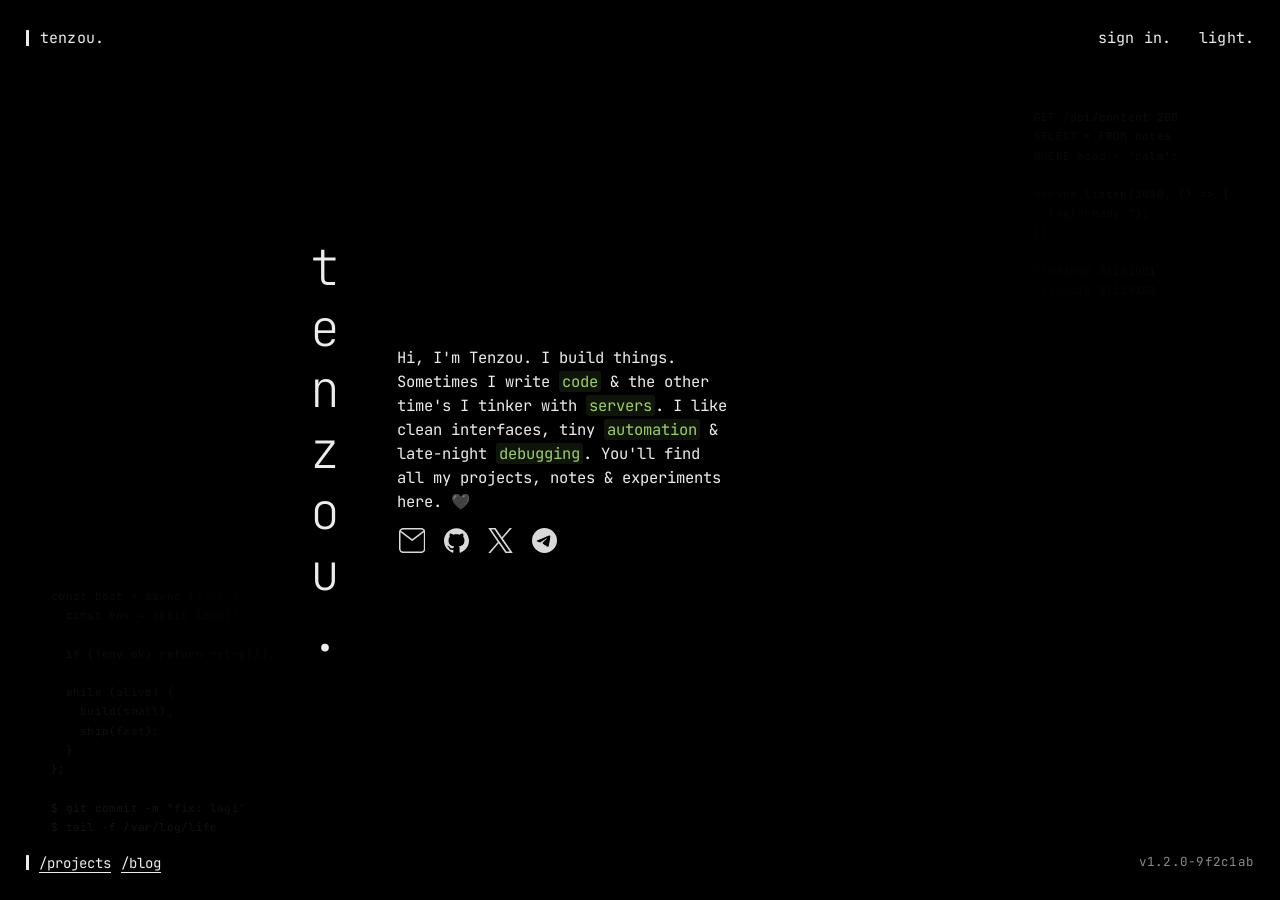
==== commit dca43d93: "Add accent color setting and GitHub-style cards for own projects" ====
--- a/index.html
+++ b/index.html
@@ -23,6 +23,8 @@
       if (saved === "light" || saved === "dark") document.documentElement.dataset.theme = saved;
       var font = localStorage.getItem("tenzou-font");
       if (font) document.documentElement.dataset.font = font;
+      var accent = localStorage.getItem("tenzou-accent");
+      if (accent) document.documentElement.dataset.accent = accent;
       var bg = localStorage.getItem("tenzou-bg");
       if (bg === "none" || bg === "code" || bg === "grid") document.documentElement.dataset.bg = bg;
       var bgOpacity = localStorage.getItem("tenzou-bg-opacity");
--- a/assets/style.css
+++ b/assets/style.css
@@ -18,10 +18,14 @@
   --fg: #ececec;
   --dim: #8a8a8a;
   --hair: #232323;
+  --accent: #7ee787;
+  --accent-soft: rgba(126, 231, 135, 0.14);
   --toast-bg: #ececec;
   --toast-fg: #000000;
   --ok: #6ee7a8;
   --err: #ff8080;
+  --tok-code: #9ece6a;
+  --tok-strong: #bb9af7;
   --mono: "JetBrains Mono", ui-monospace, SFMono-Regular, Menlo, Consolas, monospace;
   --pad-x: clamp(36px, 10vw, 56px);
   --edge-x: clamp(18px, 2.4vw, 26px);
@@ -43,6 +47,36 @@
 
 html[data-font="system"] {
   --mono: ui-monospace, SFMono-Regular, Menlo, Consolas, monospace;
+}
+
+html[data-accent="kuning"] {
+  --accent: #e3b341;
+  --accent-soft: rgba(227, 179, 65, 0.14);
+}
+
+html[data-accent="biru"] {
+  --accent: #79c0ff;
+  --accent-soft: rgba(121, 192, 255, 0.14);
+}
+
+html[data-accent="ungu"] {
+  --accent: #d2a8ff;
+  --accent-soft: rgba(210, 168, 255, 0.14);
+}
+
+html[data-accent="oranye"] {
+  --accent: #ffa657;
+  --accent-soft: rgba(255, 166, 87, 0.14);
+}
+
+html[data-accent="merah"] {
+  --accent: #ff7b72;
+  --accent-soft: rgba(255, 123, 114, 0.14);
+}
+
+html[data-accent="mono"] {
+  --accent: #ececec;
+  --accent-soft: rgba(236, 236, 236, 0.1);
 }
 
 html[data-theme="light"] {
@@ -54,7 +88,44 @@
   --toast-fg: #f3f1ec;
   --ok: #167a45;
   --err: #b42323;
+  --tok-code: #2f7a3f;
+  --tok-strong: #6b46c1;
   color-scheme: light;
+}
+
+html[data-theme="light"][data-accent="hijau"] {
+  --accent: #1a7f37;
+  --accent-soft: rgba(26, 127, 55, 0.12);
+}
+
+html[data-theme="light"][data-accent="kuning"] {
+  --accent: #9a6700;
+  --accent-soft: rgba(154, 103, 0, 0.12);
+}
+
+html[data-theme="light"][data-accent="biru"] {
+  --accent: #0969da;
+  --accent-soft: rgba(9, 105, 218, 0.12);
+}
+
+html[data-theme="light"][data-accent="ungu"] {
+  --accent: #8250df;
+  --accent-soft: rgba(130, 80, 223, 0.12);
+}
+
+html[data-theme="light"][data-accent="oranye"] {
+  --accent: #bc4c00;
+  --accent-soft: rgba(188, 76, 0, 0.12);
+}
+
+html[data-theme="light"][data-accent="merah"] {
+  --accent: #cf222e;
+  --accent-soft: rgba(207, 34, 46, 0.12);
+}
+
+html[data-theme="light"][data-accent="mono"] {
+  --accent: #14140f;
+  --accent-soft: rgba(20, 20, 15, 0.08);
 }
 
 html,
@@ -330,6 +401,36 @@
   text-wrap: pretty;
 }
 
+.intro code {
+  padding: 0 3px;
+  border-radius: 3px;
+  background: rgba(158, 206, 106, 0.1);
+  color: var(--tok-code);
+  font: inherit;
+}
+
+.intro strong {
+  font-weight: 500;
+  color: var(--tok-strong);
+}
+
+.intro em {
+  font-style: italic;
+}
+
+.intro .u {
+  text-decoration: underline;
+  text-decoration-thickness: 1px;
+  text-decoration-color: var(--dim);
+  text-underline-offset: 3px;
+}
+
+.intro a {
+  color: var(--tok-code);
+  text-decoration: underline;
+  text-underline-offset: 3px;
+}
+
 .intro .coords {
   margin-top: clamp(14px, 2.8vh, 22px);
   color: var(--dim);
@@ -368,8 +469,8 @@
 
 .socials svg {
   display: block;
-  width: 21px;
-  height: 21px;
+  height: 25px;
+  width: auto;
 }
 
 /* ---------- footer ---------- */
@@ -477,6 +578,7 @@
 }
 
 .row-title {
+  color: var(--accent);
   font-size: clamp(14.5px, 3.9vw, 15.5px);
 }
 
@@ -559,14 +661,14 @@
 }
 
 .inline-link {
-  color: var(--fg);
+  color: var(--accent);
   text-decoration: underline;
   text-decoration-thickness: 1px;
   text-underline-offset: 3px;
 }
 
 .inline-link:hover {
-  color: var(--dim);
+  color: var(--fg);
 }
 
 .back {
@@ -579,6 +681,264 @@
 
 .back:hover {
   color: var(--fg);
+}
+
+/* ---------- projects tabs + community ---------- */
+
+.projects-bar {
+  display: flex;
+  align-items: center;
+  justify-content: space-between;
+  flex-wrap: wrap;
+  gap: 10px;
+  margin: 0 0 18px;
+  padding-bottom: 10px;
+  border-bottom: 1px solid var(--hair);
+}
+
+.projects-tabs {
+  display: flex;
+  flex-wrap: wrap;
+  gap: 6px;
+}
+
+.projects-tab {
+  appearance: none;
+  padding: 6px 12px;
+  border: 1px solid transparent;
+  border-radius: 999px;
+  background: transparent;
+  color: var(--dim);
+  font: inherit;
+  font-size: 12.5px;
+  line-height: 1.2;
+  letter-spacing: 0.03em;
+  cursor: pointer;
+  transition: color 0.2s ease, border-color 0.2s ease;
+}
+
+.projects-tab:hover {
+  color: var(--fg);
+}
+
+.projects-tab.is-active {
+  border-color: var(--hair);
+  background: var(--accent-soft);
+  color: var(--accent);
+}
+
+.tab-count {
+  display: inline-block;
+  margin-left: 3px;
+  color: var(--dim);
+  font-size: 11px;
+}
+
+.community-list,
+.project-cards {
+  display: grid;
+  grid-template-columns: minmax(0, 1fr);
+  gap: 12px;
+}
+
+.project-cards {
+  margin: 0;
+  padding: 0;
+  list-style: none;
+}
+
+.project-cards > li {
+  min-width: 0;
+}
+
+.gh-card {
+  min-width: 0;
+  padding: 14px 16px 13px;
+  border: 1px solid var(--hair);
+  border-radius: 8px;
+  transition: border-color 0.2s ease;
+}
+
+.gh-card:hover {
+  border-color: var(--dim);
+}
+
+.gh-head {
+  display: flex;
+  align-items: flex-start;
+  gap: 11px;
+  min-width: 0;
+}
+
+.gh-avatar-wrap {
+  display: inline-flex;
+  align-items: center;
+  justify-content: center;
+  flex: none;
+  width: 40px;
+  height: 40px;
+  border: 1px solid var(--hair);
+  border-radius: 50%;
+  overflow: hidden;
+  background: var(--hair);
+  color: var(--dim);
+  font-size: 15px;
+  line-height: 1;
+}
+
+.gh-avatar-wrap.is-letter {
+  font-size: 15px;
+}
+
+.gh-avatar {
+  display: block;
+  width: 100%;
+  height: 100%;
+  object-fit: cover;
+}
+
+.gh-ident {
+  flex: 1;
+  min-width: 0;
+}
+
+.gh-repo {
+  display: inline-block;
+  max-width: 100%;
+  overflow: hidden;
+  color: var(--dim);
+  font-size: 12.5px;
+  line-height: 1.4;
+  text-overflow: ellipsis;
+  white-space: nowrap;
+}
+
+.gh-repo:hover .gh-name {
+  text-decoration: underline;
+  text-underline-offset: 3px;
+}
+
+.gh-name {
+  color: var(--accent);
+}
+
+.gh-title {
+  margin: 3px 0 0;
+  color: var(--accent);
+  font-size: 14.5px;
+  font-weight: 600;
+  line-height: 1.35;
+  overflow-wrap: anywhere;
+  text-wrap: pretty;
+}
+
+.gh-stars {
+  flex: none;
+  color: var(--accent);
+  font-size: 11.5px;
+  white-space: nowrap;
+}
+
+.gh-desc {
+  margin: 10px 0 0;
+  color: var(--dim);
+  font-size: 13px;
+  line-height: 1.55;
+  overflow-wrap: anywhere;
+  text-wrap: pretty;
+}
+
+.gh-meta {
+  display: flex;
+  flex-wrap: wrap;
+  align-items: center;
+  gap: 8px 14px;
+  margin-top: 11px;
+  color: var(--dim);
+  font-size: 11.5px;
+  line-height: 1.4;
+}
+
+.gh-lang {
+  display: inline-flex;
+  align-items: center;
+  gap: 6px;
+}
+
+.gh-dot {
+  width: 8px;
+  height: 8px;
+  border-radius: 50%;
+  background: var(--dim);
+}
+
+.gh-social {
+  display: inline-flex;
+  align-items: center;
+  gap: 5px;
+  color: var(--dim);
+  transition: color 0.2s ease;
+}
+
+.gh-social:hover {
+  color: var(--accent);
+}
+
+.gh-social-icon {
+  display: inline-flex;
+}
+
+.gh-social-icon svg {
+  display: block;
+  width: 13px;
+  height: 13px;
+}
+
+.community-form {
+  margin-top: 24px;
+  padding: 16px 18px 14px;
+  border: 1px solid var(--hair);
+  border-radius: 8px;
+}
+
+.community-form .panel-head {
+  margin-bottom: 10px;
+}
+
+.community-form .hint {
+  margin-bottom: 16px;
+}
+
+.community-form-actions {
+  display: flex;
+  align-items: center;
+  flex-wrap: wrap;
+  gap: 12px;
+}
+
+.consent {
+  display: flex;
+  align-items: flex-start;
+  gap: 10px;
+  margin: 2px 0 16px;
+  color: var(--dim);
+  font-size: 12.5px;
+  line-height: 1.5;
+  cursor: pointer;
+}
+
+.consent input {
+  flex: none;
+  margin: 2px 0 0;
+  accent-color: var(--fg);
+}
+
+.hp {
+  position: absolute;
+  left: -9999px;
+  width: 1px;
+  height: 1px;
+  overflow: hidden;
 }
 
 /* ---------- blog list + article ---------- */
@@ -836,7 +1196,7 @@
 
 .admin-tabs {
   display: grid;
-  grid-template-columns: repeat(4, minmax(0, 1fr));
+  grid-template-columns: repeat(5, minmax(0, 1fr));
   gap: 6px;
   padding-top: 4px;
 }
@@ -931,6 +1291,13 @@
   justify-content: space-between;
   gap: 12px;
   margin-bottom: 14px;
+}
+
+.panel-head-actions {
+  display: flex;
+  align-items: center;
+  flex-wrap: wrap;
+  gap: 8px;
 }
 
 .panel-title {
@@ -1108,12 +1475,54 @@
 }
 
 .page-title--xl {
-  font-size: clamp(42px, 9vw, 60px);
+  font-size: clamp(28px, 6vw, 40px);
   font-weight: 200;
   line-height: 1;
   letter-spacing: -0.03em;
 }
 
+/* logged-out view: center everything in the available screen space */
+
+.admin.is-signin {
+  display: flex;
+  flex-direction: column;
+  justify-content: center;
+  align-items: center;
+}
+
+.admin.is-signin .signin-head {
+  justify-content: center;
+}
+
+.admin.is-signin .login {
+  align-items: center;
+  width: min(320px, 100%);
+  margin-inline: auto;
+  text-align: center;
+}
+
+.admin.is-signin .login .text-link {
+  align-self: center;
+}
+
+.admin.is-signin .password-form {
+  width: 100%;
+  text-align: left;
+}
+
+.admin.is-signin .password-form > div {
+  text-align: center;
+}
+
+.admin.is-signin .status {
+  text-align: center;
+}
+
+.admin.is-signin .offline-note {
+  text-align: left;
+  margin-inline: auto;
+}
+
 .github-login {
   display: inline-flex;
   align-items: center;
@@ -1123,7 +1532,7 @@
 
 .github-login .signin-bar {
   color: var(--dim);
-  font-size: clamp(28px, 7vw, 38px);
+  font-size: clamp(48px, 11vw, 68px);
   font-weight: 200;
   line-height: 1;
 }
@@ -1147,6 +1556,56 @@
   display: flex;
   flex-direction: column;
   gap: 10px;
+}
+
+.community-admin-row {
+  padding: 12px;
+  border: 1px solid var(--hair);
+  border-radius: 6px;
+}
+
+.community-admin-head {
+  display: flex;
+  flex-wrap: wrap;
+  align-items: center;
+  gap: 7px;
+}
+
+.community-admin-title {
+  font-size: 13.5px;
+  font-weight: 600;
+}
+
+.community-admin-repo {
+  color: var(--dim);
+  font-size: 12px;
+  text-decoration: underline;
+  text-underline-offset: 3px;
+}
+
+.community-admin-repo:hover {
+  color: var(--fg);
+}
+
+.community-admin-desc {
+  margin: 7px 0 9px;
+  color: var(--dim);
+  font-size: 12.5px;
+  line-height: 1.5;
+}
+
+.community-admin-meta {
+  margin: 0 0 9px;
+  color: var(--dim);
+  font-size: 11.5px;
+  line-height: 1.5;
+}
+
+.community-admin-actions {
+  display: flex;
+  flex-wrap: wrap;
+  align-items: center;
+  gap: 8px;
 }
 
 .editor-row {
@@ -1312,6 +1771,13 @@
   .grid-2,
   .editor-card-meta {
     grid-template-columns: 1fr;
+  }
+
+  .gh-repo {
+    overflow: visible;
+    white-space: normal;
+    overflow-wrap: anywhere;
+    text-overflow: clip;
   }
 
   .editor-row {
@@ -1412,7 +1878,7 @@
   }
 
   .page-title--xl {
-    font-size: 36px;
+    font-size: 26px;
   }
 
   .github-login {
@@ -1420,7 +1886,7 @@
   }
 
   .github-login .signin-bar {
-    font-size: 30px;
+    font-size: 44px;
   }
 
   .github-login svg {
